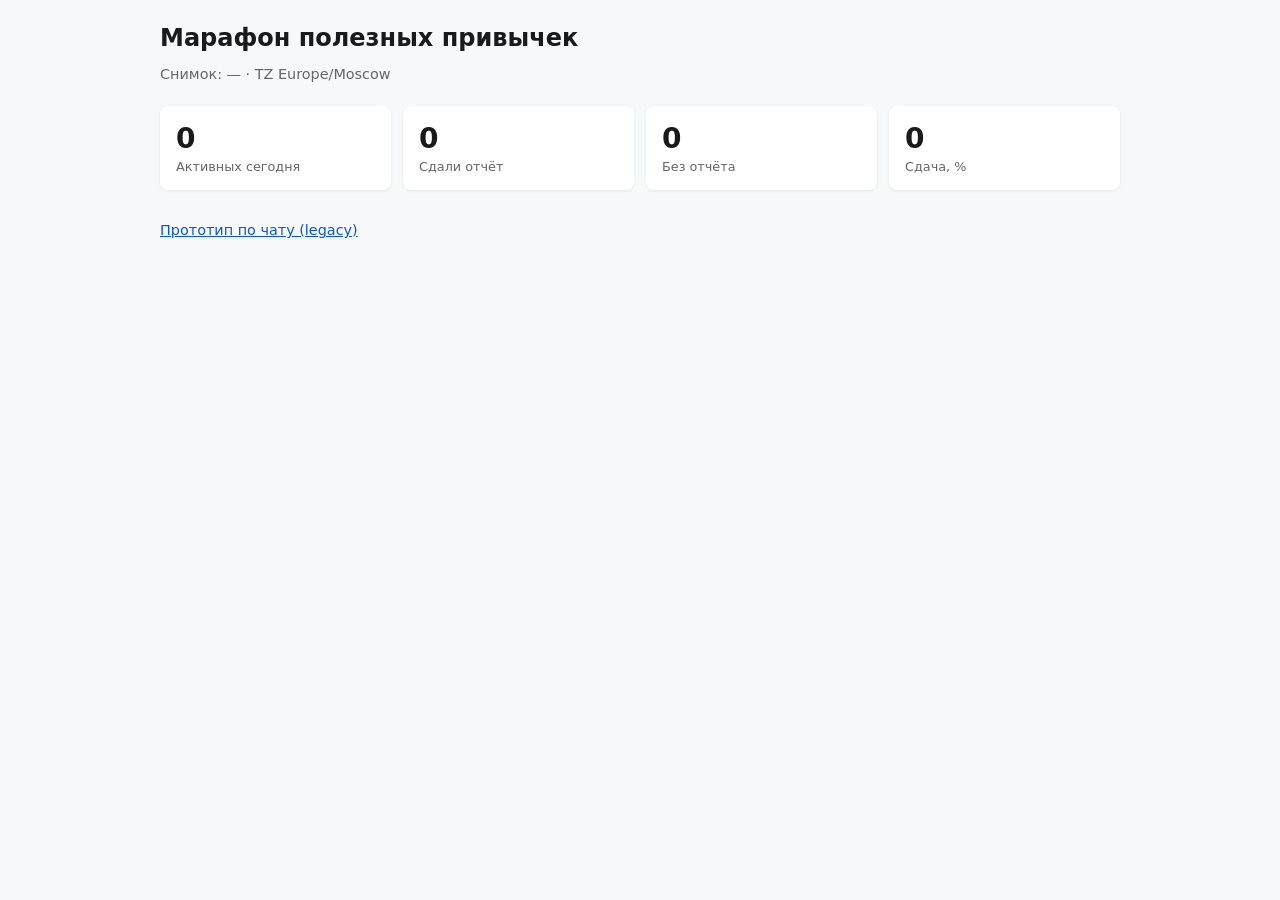
==== sites/stat/index.html @ 62d75acd "feat(phase0): island path, /stat/ subsite, Bloom docs (v293) Закрываем Фазу 0: канон ~/Apps/island, " ====
<!DOCTYPE html>
<html lang="ru">
<head>
  <meta charset="utf-8">
  <meta name="viewport" content="width=device-width, initial-scale=1">
  <title>Марафон — статистика</title>
  <style>
    :root { font-family: system-ui, sans-serif; color: #1a1a1a; background: #f6f8fa; }
    body { max-width: 960px; margin: 0 auto; padding: 1.5rem; }
    h1 { font-size: 1.5rem; margin: 0 0 0.25rem; }
    .meta { color: #666; font-size: 0.9rem; margin-bottom: 1.5rem; }
    .cards { display: grid; grid-template-columns: repeat(auto-fit, minmax(140px, 1fr)); gap: 0.75rem; }
    .card { background: #fff; border-radius: 8px; padding: 1rem; box-shadow: 0 1px 3px rgba(0,0,0,.08); }
    .card .n { font-size: 1.75rem; font-weight: 700; }
    .card .l { font-size: 0.8rem; color: #666; margin-top: 0.25rem; }
    .err { color: #b00020; }
    a { color: #0b57d0; }
  </style>
</head>
<body>
  <h1>Марафон полезных привычек</h1>
  <p class="meta" id="meta">Загрузка…</p>
  <div class="cards" id="cards"></div>
  <p class="meta" style="margin-top:2rem"><a href="legacy/stat.html">Прототип по чату (legacy)</a></p>
  <script>
    (async function () {
      const meta = document.getElementById('meta');
      const cards = document.getElementById('cards');
      try {
        const r = await fetch('data/marathon_snapshot.json?_=' + Date.now());
        if (!r.ok) throw new Error('HTTP ' + r.status);
        const d = await r.json();
        meta.textContent = 'Снимок: ' + (d.generated_at || '—') + ' · TZ ' + (d.timezone || 'Europe/Moscow');
        const items = [
          ['active', 'Активных сегодня'],
          ['reported', 'Сдали отчёт'],
          ['missing', 'Без отчёта'],
          ['report_rate_pct', 'Сдача, %']
        ];
        cards.innerHTML = items.map(function (pair) {
          const v = d.summary && d.summary[pair[0]] != null ? d.summary[pair[0]] : '—';
          return '<div class="card"><div class="n">' + v + '</div><div class="l">' + pair[1] + '</div></div>';
        }).join('');
      } catch (e) {
        meta.innerHTML = '<span class="err">Нет снимка. Запустите <code>scripts/build_marathon_snapshot.py</code>.</span>';
        cards.innerHTML = '';
      }
    })();
  </script>
</body>
</html>
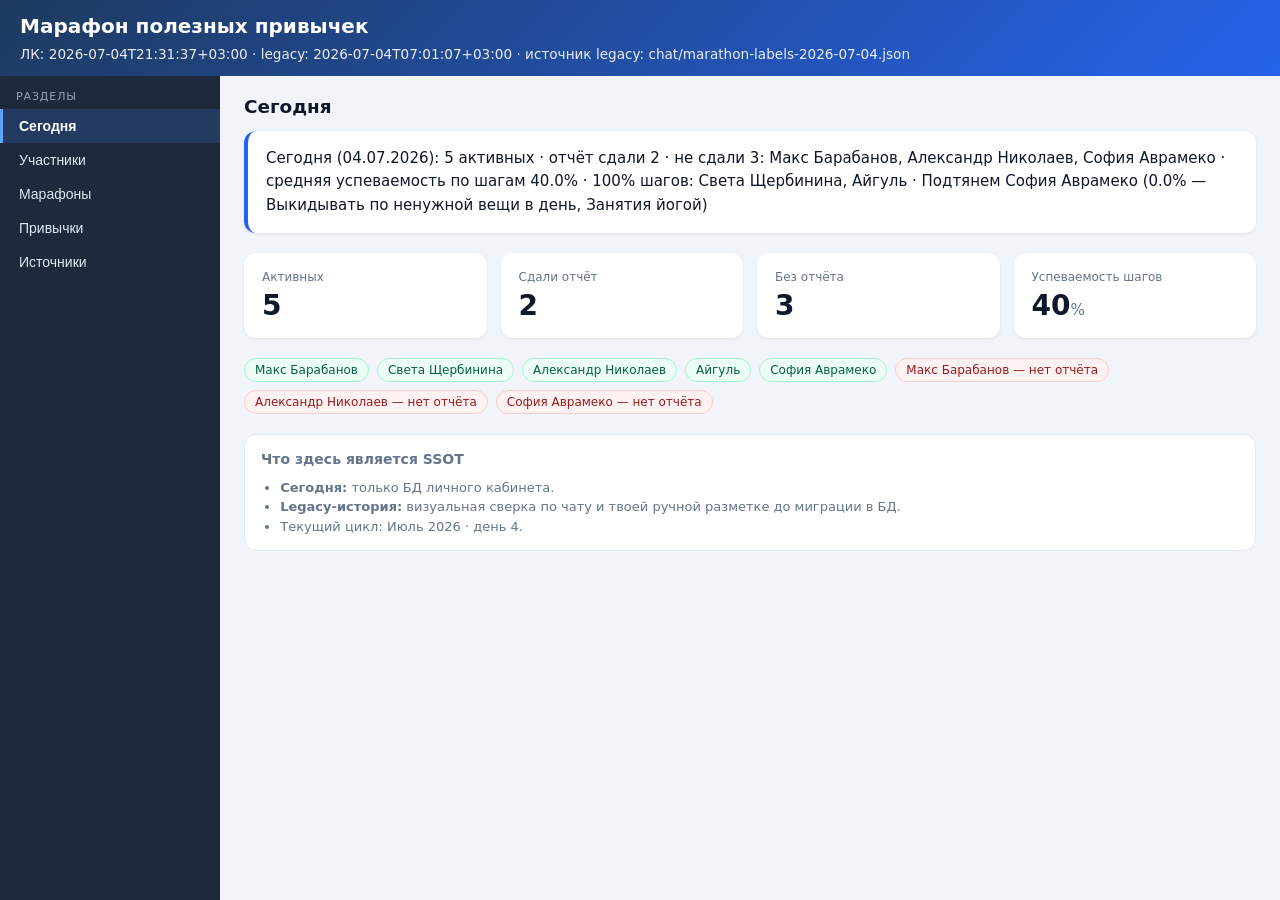
==== commit d373531b: "feat(stat): /stat/ UI, prod sync, CRONOS handoff, admin created_at (v307) Подсайт статистики с marat" ====
--- a/sites/stat/index.html
+++ b/sites/stat/index.html
@@ -3,49 +3,22 @@
 <head>
   <meta charset="utf-8">
   <meta name="viewport" content="width=device-width, initial-scale=1">
-  <title>Марафон — статистика</title>
-  <style>
-    :root { font-family: system-ui, sans-serif; color: #1a1a1a; background: #f6f8fa; }
-    body { max-width: 960px; margin: 0 auto; padding: 1.5rem; }
-    h1 { font-size: 1.5rem; margin: 0 0 0.25rem; }
-    .meta { color: #666; font-size: 0.9rem; margin-bottom: 1.5rem; }
-    .cards { display: grid; grid-template-columns: repeat(auto-fit, minmax(140px, 1fr)); gap: 0.75rem; }
-    .card { background: #fff; border-radius: 8px; padding: 1rem; box-shadow: 0 1px 3px rgba(0,0,0,.08); }
-    .card .n { font-size: 1.75rem; font-weight: 700; }
-    .card .l { font-size: 0.8rem; color: #666; margin-top: 0.25rem; }
-    .err { color: #b00020; }
-    a { color: #0b57d0; }
-  </style>
+  <title>Марафон — статистика · Остров</title>
+  <link rel="stylesheet" href="css/stat.css">
 </head>
 <body>
-  <h1>Марафон полезных привычек</h1>
-  <p class="meta" id="meta">Загрузка…</p>
-  <div class="cards" id="cards"></div>
-  <p class="meta" style="margin-top:2rem"><a href="legacy/stat.html">Прототип по чату (legacy)</a></p>
-  <script>
-    (async function () {
-      const meta = document.getElementById('meta');
-      const cards = document.getElementById('cards');
-      try {
-        const r = await fetch('data/marathon_snapshot.json?_=' + Date.now());
-        if (!r.ok) throw new Error('HTTP ' + r.status);
-        const d = await r.json();
-        meta.textContent = 'Снимок: ' + (d.generated_at || '—') + ' · TZ ' + (d.timezone || 'Europe/Moscow');
-        const items = [
-          ['active', 'Активных сегодня'],
-          ['reported', 'Сдали отчёт'],
-          ['missing', 'Без отчёта'],
-          ['report_rate_pct', 'Сдача, %']
-        ];
-        cards.innerHTML = items.map(function (pair) {
-          const v = d.summary && d.summary[pair[0]] != null ? d.summary[pair[0]] : '—';
-          return '<div class="card"><div class="n">' + v + '</div><div class="l">' + pair[1] + '</div></div>';
-        }).join('');
-      } catch (e) {
-        meta.innerHTML = '<span class="err">Нет снимка. Запустите <code>scripts/build_marathon_snapshot.py</code>.</span>';
-        cards.innerHTML = '';
-      }
-    })();
-  </script>
+  <div class="app">
+    <header class="topbar">
+      <h1>Марафон полезных привычек</h1>
+      <span class="topbar-meta" id="topbar-meta">Загрузка…</span>
+    </header>
+    <div class="layout">
+      <nav class="sidebar" id="nav" aria-label="Разделы"></nav>
+      <main id="content">
+        <p class="hint">Загрузка снимка…</p>
+      </main>
+    </div>
+  </div>
+  <script src="js/stat.js"></script>
 </body>
 </html>
--- a/sites/stat/css/stat.css
+++ b/sites/stat/css/stat.css
@@ -0,0 +1,353 @@
+:root {
+  --bg: #f1f5f9;
+  --sidebar: #1e293b;
+  --card: #ffffff;
+  --text: #0f172a;
+  --muted: #64748b;
+  --accent: #2563eb;
+  --good: #059669;
+  --warn: #d97706;
+  --bad: #dc2626;
+  --border: #e2e8f0;
+}
+
+* { box-sizing: border-box; }
+
+html, body {
+  height: 100%;
+  margin: 0;
+}
+
+body {
+  font-family: system-ui, -apple-system, "Segoe UI", sans-serif;
+  background: var(--bg);
+  color: var(--text);
+  font-size: 14px;
+}
+
+.app {
+  display: flex;
+  flex-direction: column;
+  min-height: 100%;
+}
+
+.topbar {
+  background: linear-gradient(135deg, #1e3a5f, #2563eb);
+  color: #fff;
+  padding: 14px 20px;
+  display: flex;
+  flex-wrap: wrap;
+  align-items: baseline;
+  gap: 8px 16px;
+}
+
+.topbar h1 {
+  margin: 0;
+  font-size: 1.25rem;
+  font-weight: 700;
+}
+
+.topbar-meta {
+  font-size: 0.85rem;
+  opacity: 0.9;
+}
+
+.layout {
+  display: flex;
+  flex: 1;
+  min-height: 0;
+}
+
+.sidebar {
+  width: 220px;
+  flex-shrink: 0;
+  background: var(--sidebar);
+  color: #e2e8f0;
+  padding: 14px 0;
+  overflow-y: auto;
+}
+
+.nav-title {
+  padding: 0 16px 6px;
+  font-size: 11px;
+  text-transform: uppercase;
+  letter-spacing: 0.08em;
+  color: #94a3b8;
+}
+
+.nav-item {
+  display: block;
+  width: 100%;
+  text-align: left;
+  border: none;
+  background: transparent;
+  color: #e2e8f0;
+  padding: 9px 16px;
+  font-size: 14px;
+  cursor: pointer;
+  border-left: 3px solid transparent;
+}
+
+.nav-item:hover { background: rgba(255, 255, 255, 0.06); }
+
+.nav-item.active {
+  background: rgba(59, 130, 246, 0.2);
+  border-left-color: #60a5fa;
+  color: #fff;
+  font-weight: 600;
+}
+
+.nav-divider {
+  height: 1px;
+  background: #334155;
+  margin: 10px 16px;
+}
+
+main {
+  flex: 1;
+  padding: 20px 24px 32px;
+  overflow: auto;
+}
+
+h2 {
+  margin: 0 0 14px;
+  font-size: 1.15rem;
+}
+
+.cards {
+  display: grid;
+  grid-template-columns: repeat(auto-fit, minmax(160px, 1fr));
+  gap: 14px;
+  margin-bottom: 20px;
+}
+
+.cards-4 {
+  grid-template-columns: repeat(auto-fit, minmax(140px, 1fr));
+}
+
+.card {
+  background: var(--card);
+  border-radius: 12px;
+  padding: 16px 18px;
+  box-shadow: 0 1px 3px rgba(0, 0, 0, 0.08);
+}
+
+.card-label {
+  font-size: 12px;
+  color: var(--muted);
+  margin-bottom: 6px;
+  line-height: 1.35;
+}
+
+.card-value {
+  font-size: 1.75rem;
+  font-weight: 700;
+  line-height: 1.1;
+}
+
+.card-value small {
+  font-size: 0.95rem;
+  font-weight: 500;
+  color: var(--muted);
+}
+
+.digest {
+  background: var(--card);
+  border-radius: 12px;
+  padding: 16px 18px;
+  margin-bottom: 20px;
+  box-shadow: 0 1px 3px rgba(0, 0, 0, 0.08);
+  font-size: 15px;
+  line-height: 1.55;
+  border-left: 4px solid var(--accent);
+}
+
+.chips {
+  display: flex;
+  flex-wrap: wrap;
+  gap: 8px;
+  margin-top: 10px;
+}
+
+.chip {
+  display: inline-block;
+  padding: 4px 10px;
+  border-radius: 999px;
+  font-size: 12px;
+  background: #f1f5f9;
+  border: 1px solid var(--border);
+}
+
+.chip.ok { background: #ecfdf5; border-color: #a7f3d0; color: #065f46; }
+.chip.miss { background: #fef2f2; border-color: #fecaca; color: #991b1b; }
+.chip.perfect { background: #eff6ff; border-color: #bfdbfe; color: #1e40af; }
+
+table {
+  width: 100%;
+  border-collapse: collapse;
+  background: var(--card);
+  border-radius: 12px;
+  overflow: hidden;
+  box-shadow: 0 1px 3px rgba(0, 0, 0, 0.08);
+  margin-bottom: 16px;
+}
+
+th, td {
+  padding: 10px 14px;
+  text-align: left;
+  border-bottom: 1px solid var(--border);
+}
+
+th {
+  background: #f8fafc;
+  font-size: 11px;
+  text-transform: uppercase;
+  letter-spacing: 0.04em;
+  color: var(--muted);
+  font-weight: 600;
+}
+
+tr:last-child td { border-bottom: none; }
+
+th.sortable {
+  cursor: pointer;
+  user-select: none;
+}
+
+th.sortable:hover { color: var(--accent); }
+
+.pct { font-weight: 600; }
+.pct.good { color: var(--good); }
+.pct.mid { color: var(--warn); }
+.pct.low { color: var(--bad); }
+
+.report-grid {
+  display: grid;
+  grid-template-columns: repeat(7, 1fr);
+  grid-template-rows: repeat(3, 1fr);
+  gap: 3px;
+  width: 100%;
+  max-width: 220px;
+}
+
+.report-day {
+  display: flex;
+  align-items: center;
+  justify-content: center;
+  font-size: 10px;
+  font-weight: 600;
+  border-radius: 3px;
+  color: #fff;
+  aspect-ratio: 1;
+}
+
+.report-day.ok { background: var(--good); }
+.report-day.miss { background: var(--bad); }
+.report-day.future { background: #cbd5e1; color: #64748b; }
+
+.card-grid {
+  display: flex;
+  align-items: center;
+  justify-content: center;
+}
+
+.insights {
+  background: var(--card);
+  border-radius: 12px;
+  padding: 16px 18px;
+  box-shadow: 0 1px 3px rgba(0, 0, 0, 0.08);
+  margin-top: 16px;
+}
+
+.insight-line {
+  margin: 0 0 8px;
+  line-height: 1.5;
+}
+
+.hint, .faq {
+  color: var(--muted);
+  font-size: 13px;
+  line-height: 1.5;
+  margin-top: 12px;
+}
+
+.subtle {
+  color: var(--muted);
+  font-size: 12px;
+}
+
+.faq {
+  background: var(--card);
+  border-radius: 12px;
+  padding: 14px 16px;
+  border: 1px solid var(--border);
+}
+
+.faq h3 {
+  margin: 0 0 8px;
+  font-size: 14px;
+}
+
+.faq ul {
+  margin: 0;
+  padding-left: 1.2rem;
+}
+
+.err {
+  background: #fef2f2;
+  color: #991b1b;
+  padding: 16px;
+  border-radius: 12px;
+  border: 1px solid #fecaca;
+}
+
+.badge {
+  display: inline-block;
+  font-size: 11px;
+  padding: 2px 8px;
+  border-radius: 4px;
+  font-weight: 600;
+}
+
+.badge.active { background: #dbeafe; color: #1e40af; }
+.badge.idle { background: #f1f5f9; color: var(--muted); }
+
+.two-cols {
+  display: grid;
+  grid-template-columns: 1fr 1fr;
+  gap: 16px;
+}
+
+.matrix-table th,
+.matrix-table td {
+  text-align: center;
+}
+
+.matrix-table td:first-child,
+.matrix-table th:first-child {
+  text-align: left;
+  white-space: nowrap;
+}
+
+.matrix-table thead tr:first-child th {
+  background: #e0ecff;
+}
+
+@media (max-width: 800px) {
+  .layout { flex-direction: column; }
+  .sidebar {
+    width: 100%;
+    display: flex;
+    flex-wrap: wrap;
+    gap: 4px;
+    padding: 8px;
+  }
+  .nav-item {
+    width: auto;
+    border-left: none;
+    border-radius: 8px;
+    padding: 8px 12px;
+  }
+  .nav-divider, .nav-title { display: none; }
+  .two-cols { grid-template-columns: 1fr; }
+}
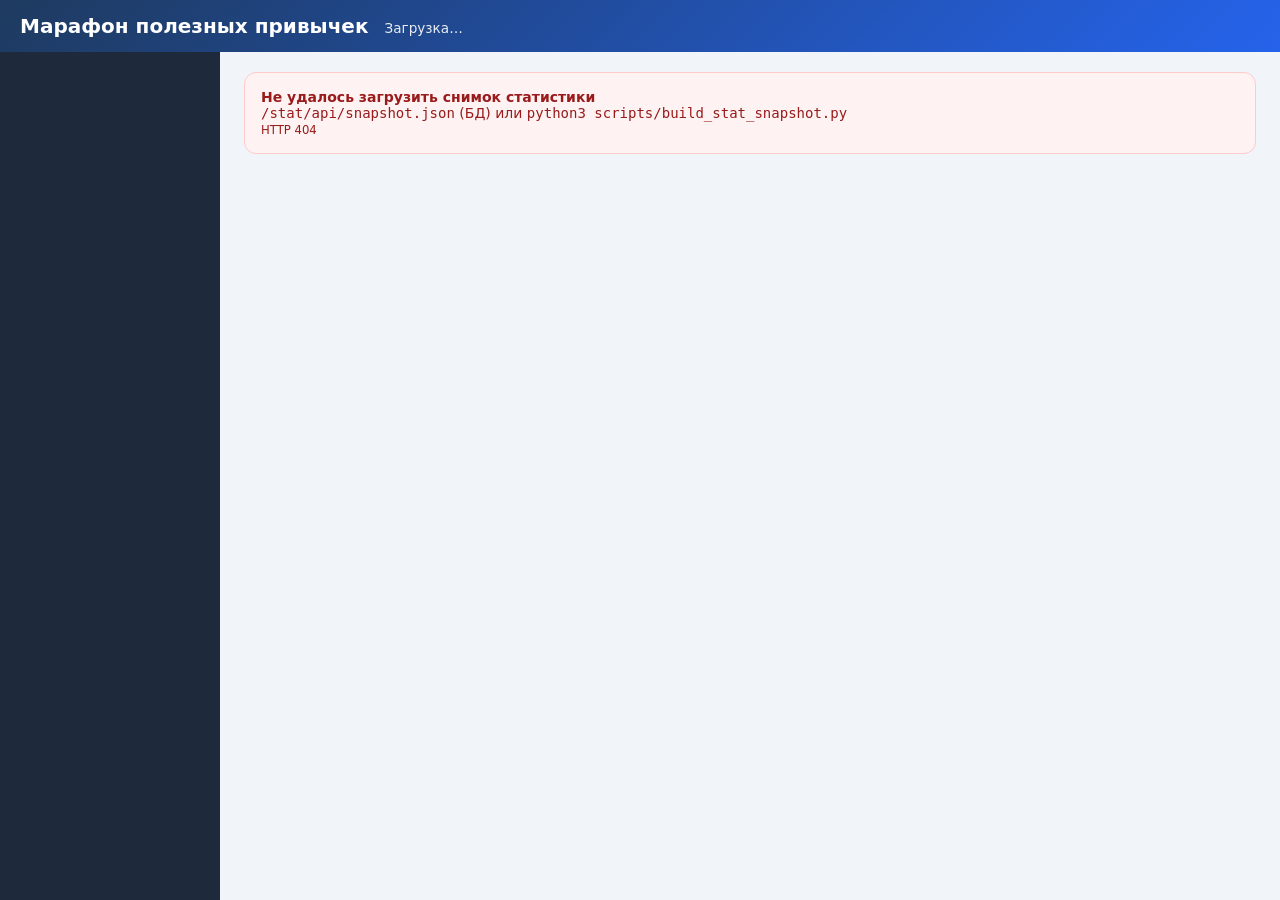
==== commit e84c74b3: "fix(stat): calendar grid 7×N layout in participant cards (v319) Single report-calendar-grid; calenda" ====
--- a/sites/stat/index.html
+++ b/sites/stat/index.html
@@ -4,7 +4,7 @@
   <meta charset="utf-8">
   <meta name="viewport" content="width=device-width, initial-scale=1">
   <title>Марафон — статистика · Остров</title>
-  <link rel="stylesheet" href="css/stat.css">
+  <link rel="stylesheet" href="css/stat.css?v=319">
 </head>
 <body>
   <div class="app">
--- a/sites/stat/css/stat.css
+++ b/sites/stat/css/stat.css
@@ -122,7 +122,17 @@
 }
 
 .cards-4 {
-  grid-template-columns: repeat(auto-fit, minmax(140px, 1fr));
+  grid-template-columns: repeat(4, 1fr);
+}
+
+.cards-participant {
+  grid-template-columns: minmax(260px, 320px) repeat(4, minmax(110px, 1fr));
+  align-items: stretch;
+}
+
+.card-calendar {
+  min-width: 0;
+  padding: 14px 12px;
 }
 
 .card {
@@ -214,7 +224,116 @@
   user-select: none;
 }
 
-th.sortable:hover { color: var(--accent); }
+th.sortable:not(.asc):not(.desc)::after { content: ' ⇅'; font-size: 11px; opacity: 0.35; }
+th.sortable.asc::after { content: ' ↑'; opacity: 1; color: var(--accent); }
+th.sortable.desc::after { content: ' ↓'; opacity: 1; color: var(--accent); }
+
+.col-num { width: 48px; }
+.col-plan { width: 88px; }
+.col-fact { width: 88px; }
+.col-pct { width: 72px; }
+
+.table-group table {
+  border-radius: 0;
+  box-shadow: none;
+  margin-bottom: 0;
+}
+
+.table-group table:first-child { border-radius: 12px 12px 0 0; }
+.table-group table:last-child { border-radius: 0 0 12px 12px; box-shadow: 0 1px 3px rgba(0, 0, 0, 0.08); }
+.table-group table:only-child { border-radius: 12px; box-shadow: 0 1px 3px rgba(0, 0, 0, 0.08); }
+
+.section-row td {
+  background: #f1f5f9;
+  font-weight: 600;
+  font-size: 13px;
+  color: var(--muted);
+}
+
+.num { color: var(--muted); }
+
+.insight-line strong { color: var(--good); }
+.insight-line.weak strong { color: var(--bad); }
+
+.recommendation {
+  margin-top: 14px;
+  padding-top: 14px;
+  border-top: 1px solid var(--border);
+  line-height: 1.55;
+  color: #334155;
+}
+
+.recommendation-title {
+  font-weight: 600;
+  margin-bottom: 6px;
+  color: var(--accent);
+}
+
+.view-tabs {
+  display: inline-flex;
+  gap: 4px;
+  margin-bottom: 12px;
+  background: #e2e8f0;
+  padding: 4px;
+  border-radius: 10px;
+}
+
+.view-tab {
+  border: none;
+  background: transparent;
+  padding: 7px 16px;
+  border-radius: 8px;
+  font-size: 13px;
+  font-weight: 600;
+  color: var(--muted);
+  cursor: pointer;
+}
+
+.view-tab.active {
+  background: var(--card);
+  color: var(--text);
+  box-shadow: 0 1px 2px rgba(0, 0, 0, 0.08);
+}
+
+.month-nav {
+  display: flex;
+  align-items: center;
+  gap: 10px;
+  margin-bottom: 16px;
+  flex-wrap: wrap;
+}
+
+.month-nav-btn {
+  width: 36px;
+  height: 36px;
+  border: 1px solid var(--border);
+  border-radius: 8px;
+  background: var(--card);
+  font-size: 1.25rem;
+  line-height: 1;
+  cursor: pointer;
+  color: var(--text);
+}
+
+.month-nav-btn:hover:not(:disabled) {
+  border-color: var(--accent);
+  color: var(--accent);
+}
+
+.month-nav-btn:disabled {
+  opacity: 0.35;
+  cursor: default;
+}
+
+.month-nav-label {
+  font-size: 1.05rem;
+  font-weight: 600;
+  min-width: 140px;
+}
+
+.month-nav-meta {
+  margin-left: auto;
+}
 
 .pct { font-weight: 600; }
 .pct.good { color: var(--good); }
@@ -224,10 +343,26 @@
 .report-grid {
   display: grid;
   grid-template-columns: repeat(7, 1fr);
-  grid-template-rows: repeat(3, 1fr);
   gap: 3px;
   width: 100%;
-  max-width: 220px;
+}
+
+/* Единая сетка 7×N: шапка Пн–Вс + дни месяца */
+.report-calendar-grid {
+  display: grid;
+  grid-template-columns: repeat(7, minmax(0, 1fr));
+  gap: 3px;
+  width: 100%;
+  min-width: 238px;
+}
+
+.report-weekday {
+  text-align: center;
+  font-size: 9px;
+  font-weight: 600;
+  color: var(--muted);
+  text-transform: uppercase;
+  padding-bottom: 2px;
 }
 
 .report-day {
@@ -239,6 +374,13 @@
   border-radius: 3px;
   color: #fff;
   aspect-ratio: 1;
+  min-height: 0;
+  min-width: 0;
+}
+
+.report-day.pad {
+  visibility: hidden;
+  pointer-events: none;
 }
 
 .report-day.ok { background: var(--good); }
@@ -249,6 +391,10 @@
   display: flex;
   align-items: center;
   justify-content: center;
+}
+
+.card-calendar.card-grid {
+  display: block;
 }
 
 .insights {
@@ -331,6 +477,42 @@
 
 .matrix-table thead tr:first-child th {
   background: #e0ecff;
+}
+
+.clickable-row {
+  cursor: pointer;
+}
+
+.clickable-row:hover td {
+  background: #f1f5f9;
+}
+
+.back-btn {
+  margin-bottom: 12px;
+  padding: 6px 12px;
+  border: 1px solid var(--border);
+  border-radius: 8px;
+  background: var(--card);
+  cursor: pointer;
+  font-size: 13px;
+}
+
+.back-btn:hover {
+  border-color: var(--accent);
+  color: var(--accent);
+}
+
+.month-picker {
+  display: inline-block;
+  margin: 12px 0 16px;
+  font-size: 14px;
+}
+
+.month-picker select {
+  margin-left: 8px;
+  padding: 6px 10px;
+  border-radius: 8px;
+  border: 1px solid var(--border);
 }
 
 @media (max-width: 800px) {
@@ -350,4 +532,6 @@
   }
   .nav-divider, .nav-title { display: none; }
   .two-cols { grid-template-columns: 1fr; }
-}
+  .cards-participant { grid-template-columns: 1fr 1fr; }
+  .card-calendar { grid-column: 1 / -1; }
+}
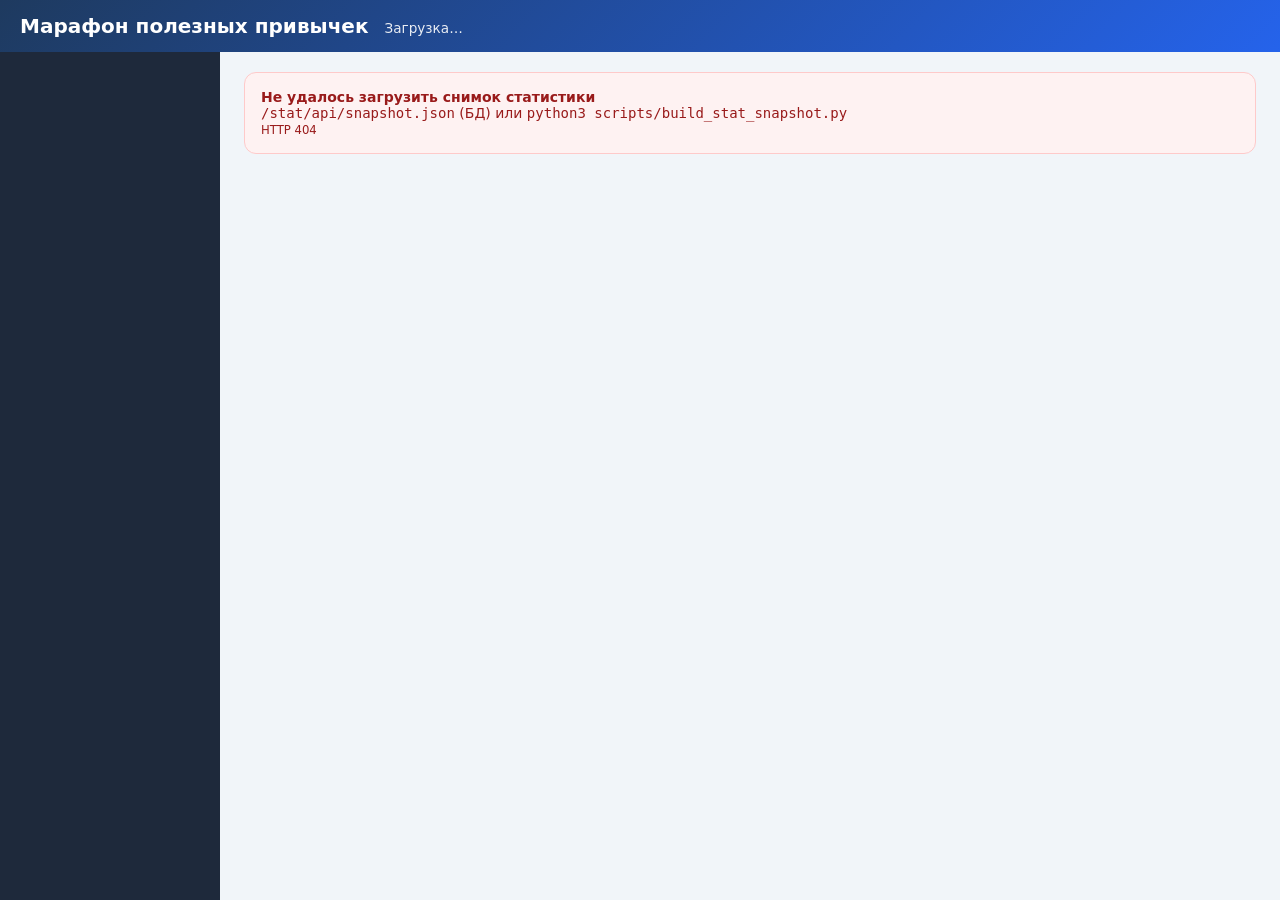
==== commit 0b100b40: "feat(stat): раздел «Сервер» — снимок VPS и история 60 дн. (v321) Ежедневный JSON с прода, UI с карто" ====
--- a/sites/stat/index.html
+++ b/sites/stat/index.html
@@ -4,7 +4,7 @@
   <meta charset="utf-8">
   <meta name="viewport" content="width=device-width, initial-scale=1">
   <title>Марафон — статистика · Остров</title>
-  <link rel="stylesheet" href="css/stat.css?v=319">
+  <link rel="stylesheet" href="css/stat.css?v=321">
 </head>
 <body>
   <div class="app">
--- a/sites/stat/css/stat.css
+++ b/sites/stat/css/stat.css
@@ -335,6 +335,18 @@
   margin-left: auto;
 }
 
+.section-title {
+  margin: 28px 0 12px;
+  font-size: 1.05rem;
+  font-weight: 600;
+  color: var(--muted);
+}
+
+.app-active-table th,
+.app-active-table td {
+  font-size: 13px;
+}
+
 .pct { font-weight: 600; }
 .pct.good { color: var(--good); }
 .pct.mid { color: var(--warn); }
@@ -513,6 +525,117 @@
   padding: 6px 10px;
   border-radius: 8px;
   border: 1px solid var(--border);
+}
+
+.server-empty {
+  max-width: 36rem;
+  line-height: 1.5;
+}
+
+.server-smoke-cards .card-value.good { color: var(--good); }
+.server-smoke-cards .card-value.bad { color: var(--bad); }
+
+.server-containers {
+  margin: 0 0 20px;
+  padding-left: 1.25rem;
+  color: var(--muted);
+}
+
+.smoke-badge {
+  display: inline-block;
+  min-width: 2.5rem;
+  text-align: center;
+  padding: 2px 6px;
+  border-radius: 6px;
+  font-size: 12px;
+  font-weight: 600;
+}
+
+.smoke-badge.good {
+  background: #d1fae5;
+  color: var(--good);
+}
+
+.smoke-badge.bad {
+  background: #fee2e2;
+  color: var(--bad);
+}
+
+.server-charts {
+  display: grid;
+  grid-template-columns: 1fr 1fr;
+  gap: 20px;
+  margin: 8px 0 24px;
+}
+
+.server-chart-block {
+  background: var(--card);
+  border: 1px solid var(--border);
+  border-radius: 12px;
+  padding: 14px 16px;
+}
+
+.server-bars {
+  display: flex;
+  align-items: flex-end;
+  gap: 4px;
+  height: 120px;
+  padding-top: 8px;
+  overflow-x: auto;
+}
+
+.server-bar-wrap {
+  flex: 1 1 12px;
+  min-width: 10px;
+  max-width: 24px;
+  height: 100%;
+  display: flex;
+  flex-direction: column;
+  align-items: center;
+  justify-content: flex-end;
+}
+
+.server-bar {
+  width: 100%;
+  border-radius: 4px 4px 0 0;
+  min-height: 4px;
+  background: var(--accent);
+}
+
+.server-bar.disk.good,
+.server-bar.ram.good { background: var(--good); }
+.server-bar.disk.warn,
+.server-bar.ram.warn { background: var(--warn); }
+.server-bar.disk.bad,
+.server-bar.ram.bad { background: var(--bad); }
+
+.server-bar-label {
+  font-size: 9px;
+  color: var(--muted);
+  margin-top: 4px;
+  white-space: nowrap;
+}
+
+.server-history-table {
+  width: 100%;
+  border-collapse: collapse;
+  background: var(--card);
+  border-radius: 12px;
+  overflow: hidden;
+  border: 1px solid var(--border);
+}
+
+.server-history-table th,
+.server-history-table td {
+  padding: 8px 10px;
+  border-bottom: 1px solid var(--border);
+  text-align: left;
+  font-size: 13px;
+}
+
+.server-history-table th {
+  background: #f8fafc;
+  font-weight: 600;
 }
 
 @media (max-width: 800px) {
@@ -534,4 +657,5 @@
   .two-cols { grid-template-columns: 1fr; }
   .cards-participant { grid-template-columns: 1fr 1fr; }
   .card-calendar { grid-column: 1 / -1; }
-}
+  .server-charts { grid-template-columns: 1fr; }
+}
